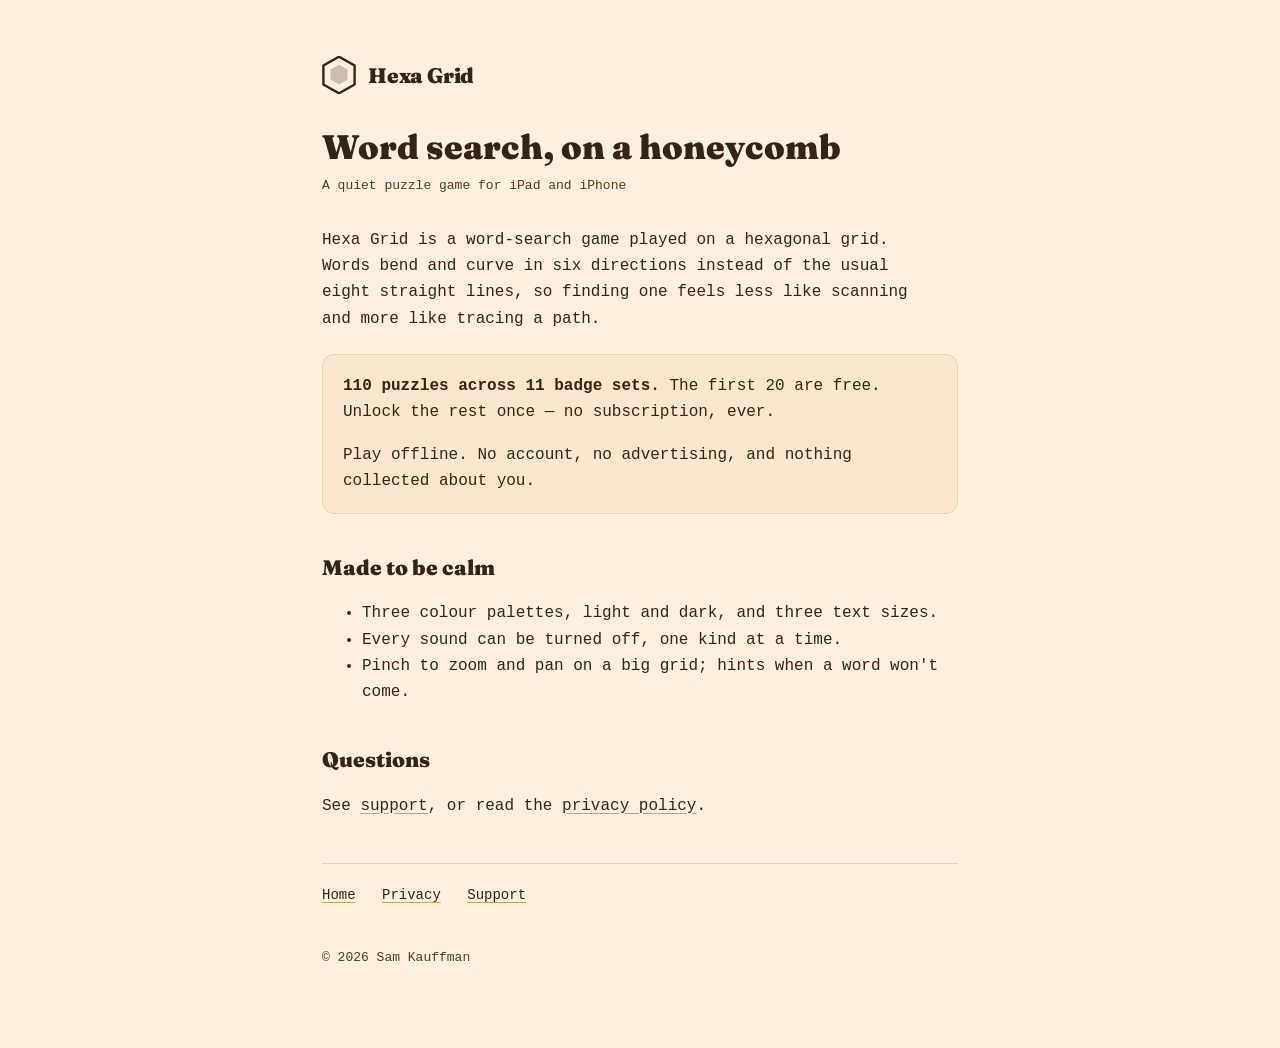
==== index.html @ 3a2eb7cc "Hexa Grid site: landing page, privacy policy, support The two pages App Store Connect requires a pub" ====
<!doctype html>
<html lang="en">
<head>
<meta charset="utf-8">
<meta name="viewport" content="width=device-width,initial-scale=1">
<title>Word search on a honeycomb — Hexa Grid</title>
<meta name="description" content="Hexa Grid is a hexagonal word-search puzzle game for iPad and iPhone.">
<link rel="preconnect" href="https://fonts.googleapis.com">
<link rel="preconnect" href="https://fonts.gstatic.com" crossorigin>
<link href="https://fonts.googleapis.com/css2?family=Fraunces:opsz,wght@9..144,900&family=Ubuntu+Mono:wght@400;700&display=swap" rel="stylesheet">
<link rel="stylesheet" href="_style.css">
</head>
<body>
<div class="wrap">
<header>
  <a class="mark" href="./" style="text-decoration:none;color:var(--ink)"><svg viewBox="0 0 100 112" aria-hidden="true"><polygon points="50,2 96,28 96,84 50,110 4,84 4,28" fill="none" stroke="currentColor" stroke-width="7" stroke-linejoin="round"/><polygon points="50,26 75,40 75,70 50,84 25,70 25,40" fill="currentColor" opacity=".25"/></svg><span>Hexa Grid</span></a>
</header>
<h1>Word search, on a honeycomb</h1>
<p class="updated">A quiet puzzle game for iPad and iPhone</p>
<p>Hexa Grid is a word-search game played on a hexagonal grid. Words bend and
curve in six directions instead of the usual eight straight lines, so finding
one feels less like scanning and more like tracing a path.</p>
<div class="card">
  <p><strong>110 puzzles across 11 badge sets.</strong> The first 20 are free.
  Unlock the rest once — no subscription, ever.</p>
  <p>Play offline. No account, no advertising, and nothing collected about you.</p>
</div>
<h2>Made to be calm</h2>
<ul>
  <li>Three colour palettes, light and dark, and three text sizes.</li>
  <li>Every sound can be turned off, one kind at a time.</li>
  <li>Pinch to zoom and pan on a big grid; hints when a word won't come.</li>
</ul>
<h2>Questions</h2>
<p>See <a href="./support.html">support</a>, or read the
<a href="./privacy.html">privacy policy</a>.</p>
<nav>
  <a href="./">Home</a>
  <a href="./privacy.html">Privacy</a>
  <a href="./support.html">Support</a>
</nav>
<footer>© 2026 Sam Kauffman</footer>
</div>
</body>
</html>
---- _style.css ----
/* Hexa Grid — site styles. Colours are the app's own Cream & Honey palette. */
:root{
  --paper:#FFF1DD; --card:#F9E8CF; --ink:#342513; --ink-soft:#543B16;
  --honey:#D49D5E; --rule:#E6D3B3;
}
@media (prefers-color-scheme:dark){
  :root{ --paper:#141212; --card:#241B12; --ink:#FFF1DD; --ink-soft:#D49D5E;
         --honey:#F0BB77; --rule:#40331F; }
}
*{box-sizing:border-box}
body{margin:0;background:var(--paper);color:var(--ink);line-height:1.65;
  font-family:"Ubuntu Mono",ui-monospace,"SF Mono",Menlo,monospace;font-size:16px}
.wrap{max-width:680px;margin:0 auto;padding:56px 22px 80px}
header{margin-bottom:34px}
.mark{display:flex;align-items:center;gap:12px;margin-bottom:22px}
.mark svg{width:34px;height:38px;flex:none}
.mark span{font-family:"Fraunces",Georgia,serif;font-weight:900;font-size:21px;letter-spacing:-.01em}
h1{font-family:"Fraunces",Georgia,serif;font-weight:900;font-size:34px;line-height:1.15;margin:0 0 8px}
h2{font-family:"Fraunces",Georgia,serif;font-weight:900;font-size:21px;margin:36px 0 8px}
h3{font-size:16px;margin:24px 0 4px}
p,li{max-width:62ch}
a{color:var(--ink);text-underline-offset:3px;text-decoration-color:var(--honey)}
a:hover{color:var(--ink-soft)}
.updated{color:var(--ink-soft);font-size:13px;margin:0 0 30px}
.card{background:var(--card);border:1px solid var(--rule);border-radius:12px;padding:18px 20px;margin:22px 0}
.card > :last-child{margin-bottom:0}
.card > :first-child{margin-top:0}
nav{margin-top:44px;padding-top:20px;border-top:1px solid var(--rule);font-size:14px}
nav a{margin-right:18px}
footer{margin-top:40px;color:var(--ink-soft);font-size:13px}
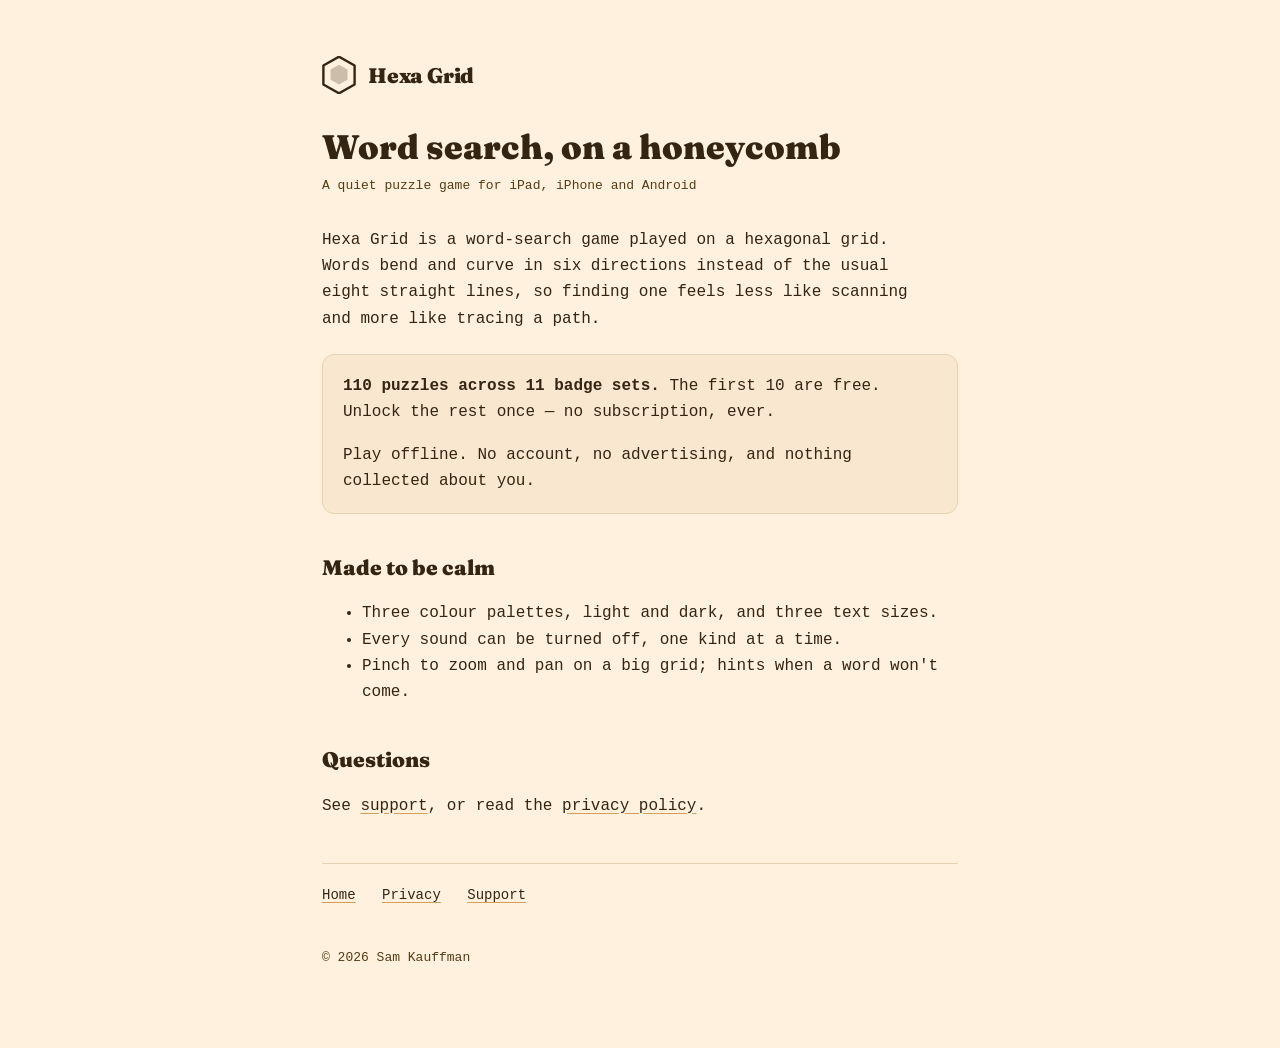
==== commit 95eb0728: "Support: Android progress syncs through Google Play Games; site says first 10 free and adds Android;" ====
--- a/index.html
+++ b/index.html
@@ -4,7 +4,7 @@
 <meta charset="utf-8">
 <meta name="viewport" content="width=device-width,initial-scale=1">
 <title>Word search on a honeycomb — Hexa Grid</title>
-<meta name="description" content="Hexa Grid is a hexagonal word-search puzzle game for iPad and iPhone.">
+<meta name="description" content="Hexa Grid is a hexagonal word-search puzzle game for iPad, iPhone and Android.">
 <link rel="preconnect" href="https://fonts.googleapis.com">
 <link rel="preconnect" href="https://fonts.gstatic.com" crossorigin>
 <link href="https://fonts.googleapis.com/css2?family=Fraunces:opsz,wght@9..144,900&family=Ubuntu+Mono:wght@400;700&display=swap" rel="stylesheet">
@@ -16,12 +16,12 @@
   <a class="mark" href="./" style="text-decoration:none;color:var(--ink)"><svg viewBox="0 0 100 112" aria-hidden="true"><polygon points="50,2 96,28 96,84 50,110 4,84 4,28" fill="none" stroke="currentColor" stroke-width="7" stroke-linejoin="round"/><polygon points="50,26 75,40 75,70 50,84 25,70 25,40" fill="currentColor" opacity=".25"/></svg><span>Hexa Grid</span></a>
 </header>
 <h1>Word search, on a honeycomb</h1>
-<p class="updated">A quiet puzzle game for iPad and iPhone</p>
+<p class="updated">A quiet puzzle game for iPad, iPhone and Android</p>
 <p>Hexa Grid is a word-search game played on a hexagonal grid. Words bend and
 curve in six directions instead of the usual eight straight lines, so finding
 one feels less like scanning and more like tracing a path.</p>
 <div class="card">
-  <p><strong>110 puzzles across 11 badge sets.</strong> The first 20 are free.
+  <p><strong>110 puzzles across 11 badge sets.</strong> The first 10 are free.
   Unlock the rest once — no subscription, ever.</p>
   <p>Play offline. No account, no advertising, and nothing collected about you.</p>
 </div>
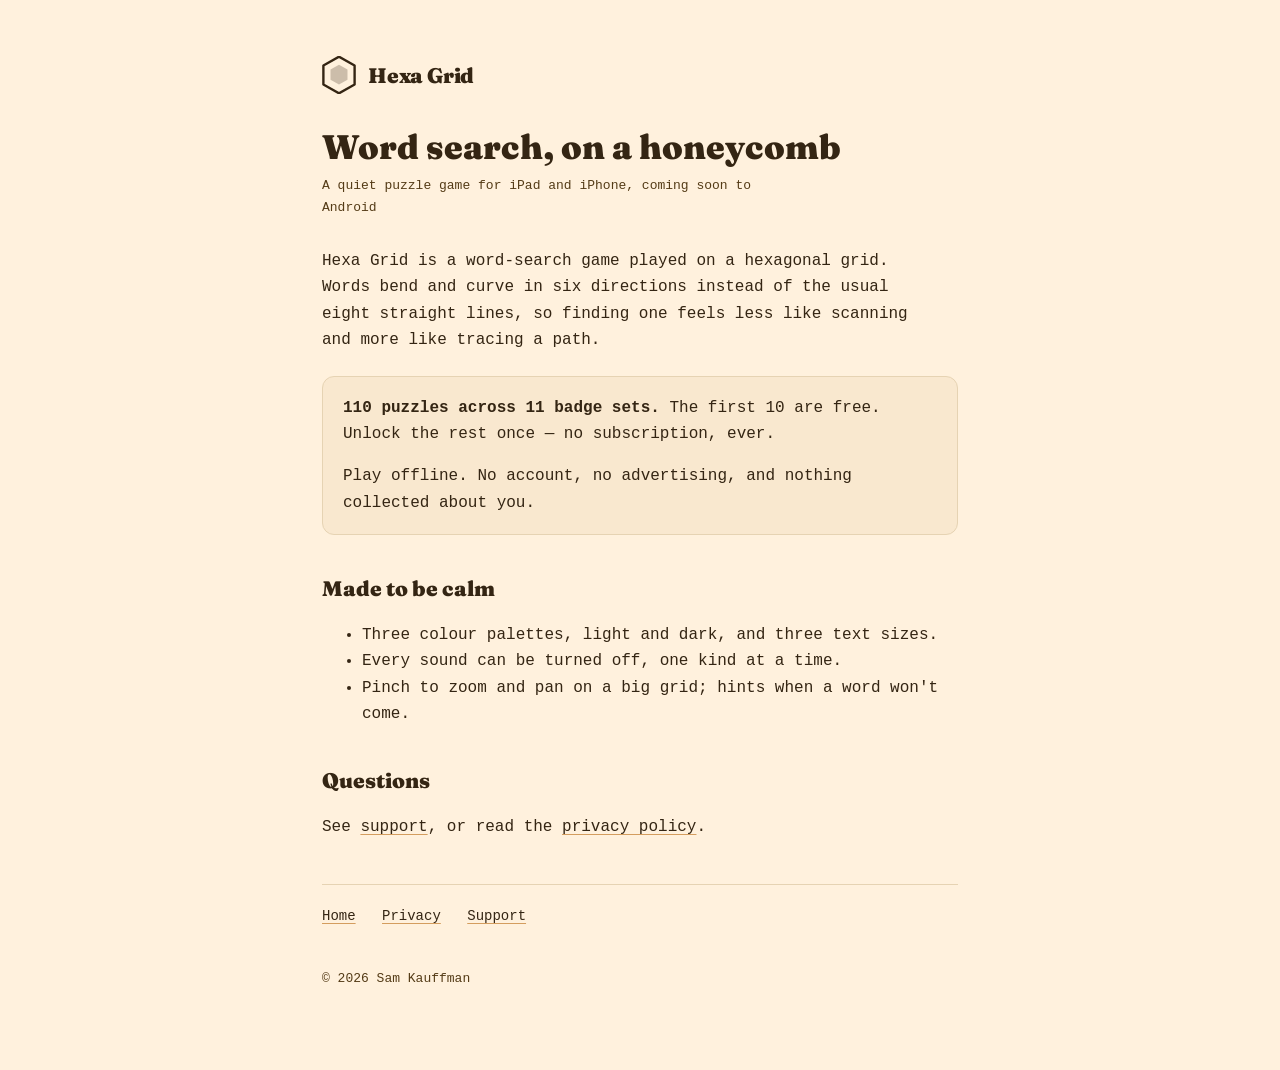
==== commit 796bad1c: "Home: Android is coming soon, not available yet Co-Authored-By: Claude Opus 5.5 <noreply@anthropic.c" ====
--- a/index.html
+++ b/index.html
@@ -4,7 +4,7 @@
 <meta charset="utf-8">
 <meta name="viewport" content="width=device-width,initial-scale=1">
 <title>Word search on a honeycomb — Hexa Grid</title>
-<meta name="description" content="Hexa Grid is a hexagonal word-search puzzle game for iPad, iPhone and Android.">
+<meta name="description" content="Hexa Grid is a hexagonal word-search puzzle game for iPad and iPhone, coming soon to Android.">
 <link rel="preconnect" href="https://fonts.googleapis.com">
 <link rel="preconnect" href="https://fonts.gstatic.com" crossorigin>
 <link href="https://fonts.googleapis.com/css2?family=Fraunces:opsz,wght@9..144,900&family=Ubuntu+Mono:wght@400;700&display=swap" rel="stylesheet">
@@ -16,7 +16,7 @@
   <a class="mark" href="./" style="text-decoration:none;color:var(--ink)"><svg viewBox="0 0 100 112" aria-hidden="true"><polygon points="50,2 96,28 96,84 50,110 4,84 4,28" fill="none" stroke="currentColor" stroke-width="7" stroke-linejoin="round"/><polygon points="50,26 75,40 75,70 50,84 25,70 25,40" fill="currentColor" opacity=".25"/></svg><span>Hexa Grid</span></a>
 </header>
 <h1>Word search, on a honeycomb</h1>
-<p class="updated">A quiet puzzle game for iPad, iPhone and Android</p>
+<p class="updated">A quiet puzzle game for iPad and iPhone, coming soon to Android</p>
 <p>Hexa Grid is a word-search game played on a hexagonal grid. Words bend and
 curve in six directions instead of the usual eight straight lines, so finding
 one feels less like scanning and more like tracing a path.</p>
